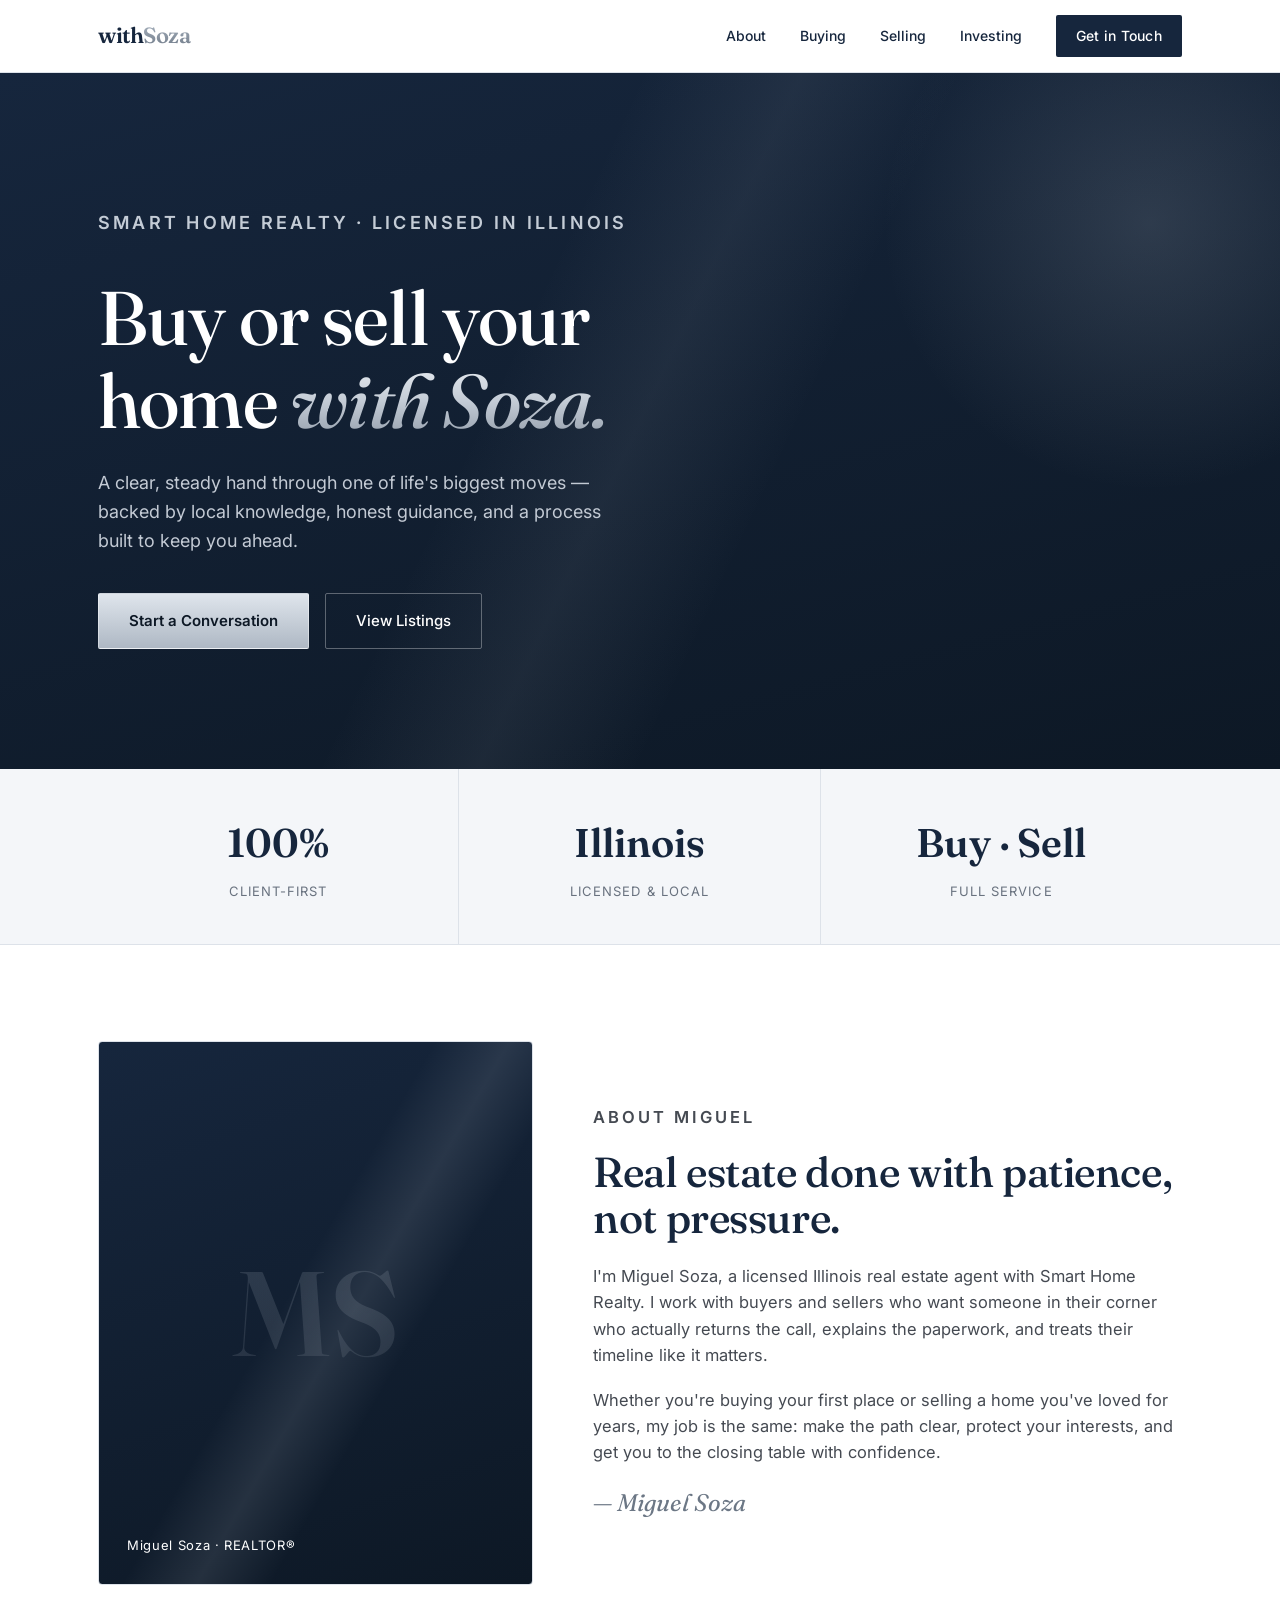
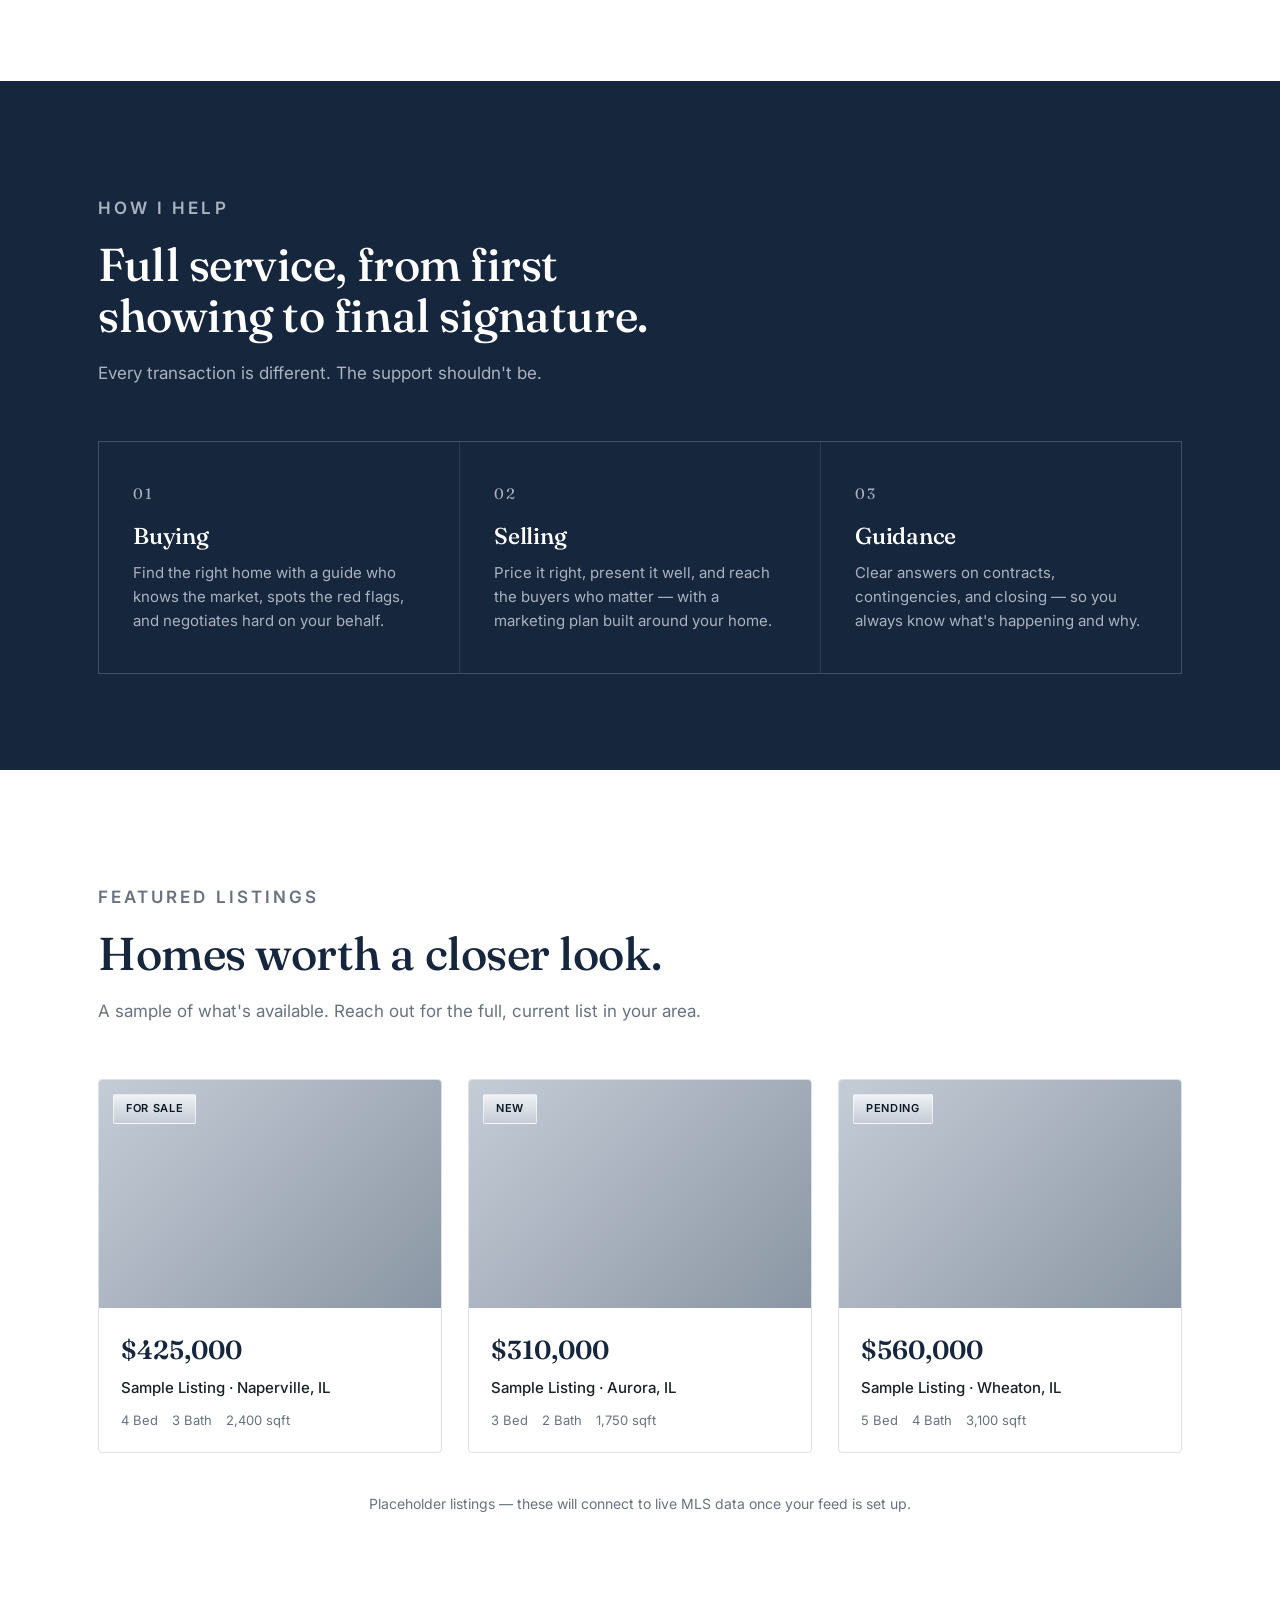
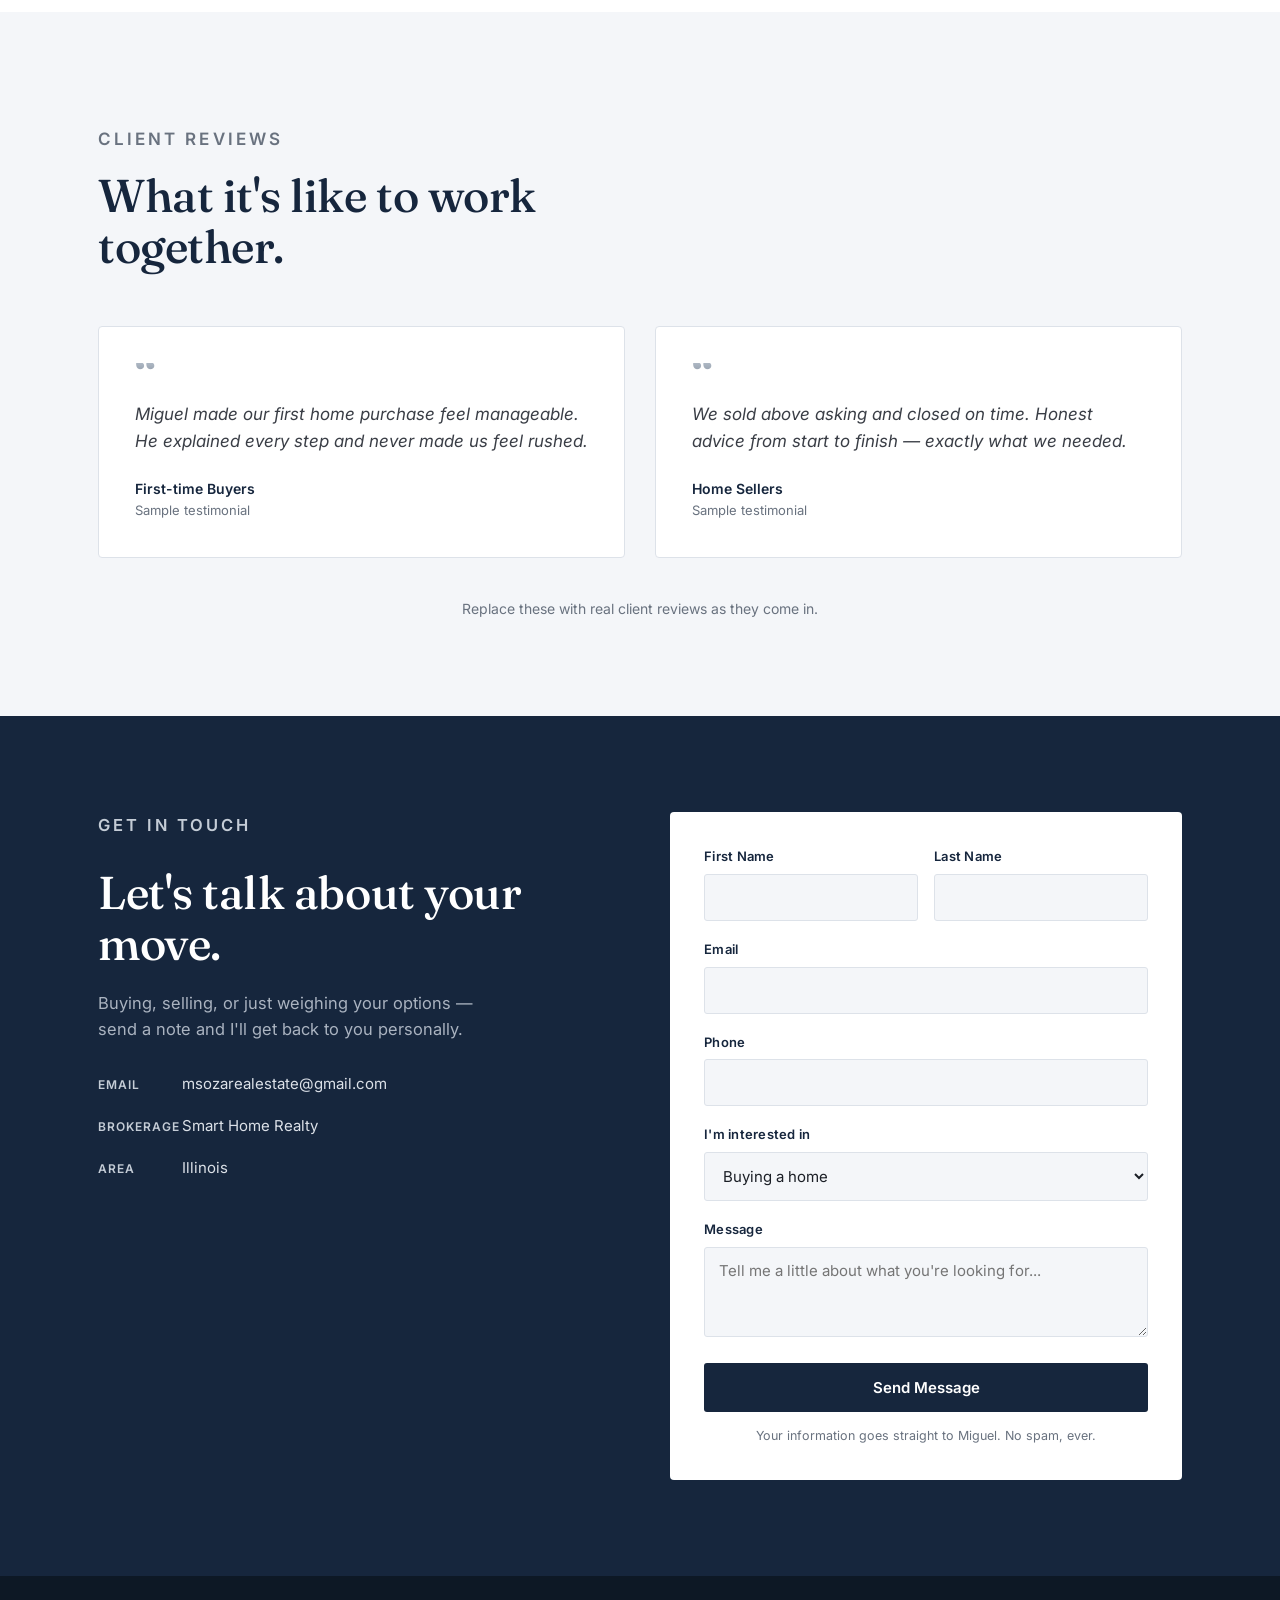
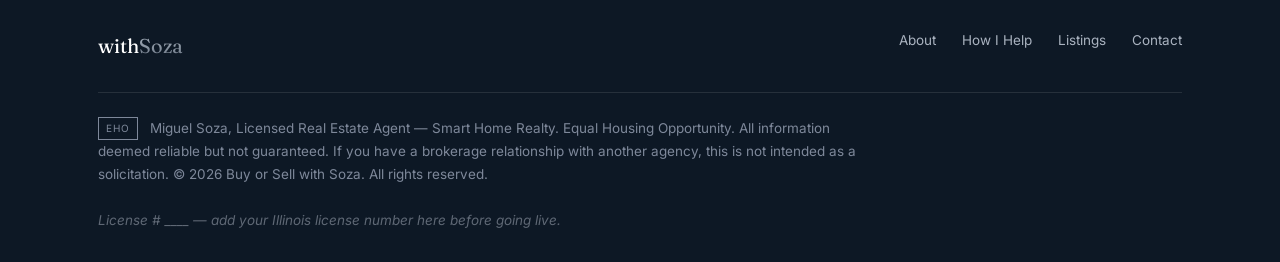
==== index.html @ 7ff1de3d "Add files via upload" ====
<!DOCTYPE html>
<html lang="en">
<head>
<meta charset="UTF-8">
<meta name="viewport" content="width=device-width, initial-scale=1.0">

<!-- Primary SEO -->
<title>Miguel Soza | Real Estate Agent in Illinois — Buy or Sell with Soza</title>
<meta name="description" content="Miguel Soza is a licensed Illinois real estate agent with Smart Home Realty, helping buyers and sellers across the Chicago suburbs with honest, full-service guidance.">
<meta name="keywords" content="Miguel Soza, Illinois real estate agent, Smart Home Realty, buy a home Illinois, sell my home Illinois, realtor Naperville, realtor Aurora, realtor Wheaton">
<meta name="author" content="Miguel Soza">
<meta name="robots" content="index, follow">
<link rel="canonical" href="https://withsoza.com/">

<!-- Open Graph (Facebook, LinkedIn, iMessage) -->
<meta property="og:type" content="website">
<meta property="og:site_name" content="Buy or Sell with Soza">
<meta property="og:title" content="Miguel Soza | Real Estate Agent in Illinois">
<meta property="og:description" content="Buy or sell your home with a trusted local advisor. Licensed Illinois agent with Smart Home Realty.">
<meta property="og:url" content="https://withsoza.com/">
<meta property="og:image" content="https://withsoza.com/og-image.jpg">
<meta property="og:locale" content="en_US">

<!-- Twitter / X card -->
<meta name="twitter:card" content="summary_large_image">
<meta name="twitter:title" content="Miguel Soza | Real Estate Agent in Illinois">
<meta name="twitter:description" content="Buy or sell your home with a trusted local advisor. Licensed Illinois agent with Smart Home Realty.">
<meta name="twitter:image" content="https://withsoza.com/og-image.jpg">

<!-- Structured data: RealEstateAgent -->
<script type="application/ld+json">
{
  "@context": "https://schema.org",
  "@type": "RealEstateAgent",
  "name": "Miguel Soza",
  "description": "Licensed Illinois real estate agent helping buyers and sellers across the Chicago suburbs.",
  "url": "https://withsoza.com/",
  "image": "https://withsoza.com/og-image.jpg",
  "email": "msozarealestate@gmail.com",
  "areaServed": {
    "@type": "State",
    "name": "Illinois"
  },
  "knowsAbout": ["Residential real estate", "Home buying", "Home selling"],
  "memberOf": {
    "@type": "Organization",
    "name": "Smart Home Realty"
  },
  "address": {
    "@type": "PostalAddress",
    "addressRegion": "IL",
    "addressCountry": "US"
  }
}
</script>

<link rel="preconnect" href="https://fonts.googleapis.com">
<link rel="preconnect" href="https://fonts.gstatic.com" crossorigin>
<link href="https://fonts.googleapis.com/css2?family=Fraunces:opsz,wght@9..144,400;9..144,500;9..144,600&family=Inter:wght@400;500;600&display=swap" rel="stylesheet">
<style>
  :root{
    --navy:#16263d;
    --navy-deep:#0d1825;
    --white:#ffffff;
    --paper:#f4f6f9;
    --paper-cool:#e9edf2;
    --chrome:#9aa6b4;
    --chrome-light:#c4ccd6;
    --chrome-dark:#6c7785;
    --ink:#1b1f26;
    --muted:#69727f;
    --line:#dde2e9;
  }
  *{margin:0;padding:0;box-sizing:border-box}
  html{scroll-behavior:smooth}
  body{font-family:'Inter',sans-serif;color:var(--ink);background:var(--white);line-height:1.6;-webkit-font-smoothing:antialiased;}
  h1,h2,h3{font-family:'Fraunces',serif;font-weight:500;line-height:1.1;letter-spacing:-0.01em}
  a{color:inherit;text-decoration:none}
  .wrap{max-width:1140px;margin:0 auto;padding:0 28px}
  .eyebrow{font-size:12px;letter-spacing:0.18em;text-transform:uppercase;color:var(--chrome-dark);font-weight:600;margin-bottom:18px;}
  header{position:sticky;top:0;z-index:50;background:rgba(255,255,255,0.9);backdrop-filter:blur(10px);border-bottom:1px solid var(--line);}
  nav{display:flex;align-items:center;justify-content:space-between;height:72px}
  .brand{font-family:'Fraunces',serif;font-size:22px;font-weight:600;letter-spacing:-0.02em;color:var(--navy)}
  .brand span{background:linear-gradient(180deg,#aeb8c4,#6c7785);-webkit-background-clip:text;background-clip:text;color:transparent;}
  .nav-links{display:flex;gap:34px;align-items:center}
  .nav-links a{font-size:14px;font-weight:500;color:var(--navy);transition:color .2s}
  .nav-links a:hover{color:var(--chrome-dark)}
  .nav-cta{background:var(--navy);color:var(--white)!important;padding:10px 20px;border-radius:2px;font-size:13px;letter-spacing:.02em;}
  .nav-cta:hover{background:var(--navy-deep)}
  .menu-btn{display:none;background:none;border:none;font-size:24px;color:var(--navy);cursor:pointer}
  .hero{background:linear-gradient(165deg,var(--navy) 0%,var(--navy-deep) 100%);color:var(--white);padding:110px 0 120px;position:relative;overflow:hidden;}
  .hero::before{content:"";position:absolute;inset:0;background:linear-gradient(115deg,transparent 40%,rgba(196,204,214,0.08) 50%,transparent 60%);}
  .hero::after{content:"";position:absolute;right:-140px;top:-120px;width:540px;height:540px;background:radial-gradient(circle,rgba(174,184,196,0.18),transparent 70%);}
  .hero>.wrap{position:relative;z-index:1}
  .hero .eyebrow{color:var(--chrome-light)}
  .hero h1{font-size:clamp(42px,6vw,76px);color:var(--white);max-width:14ch}
  .hero h1 em{font-style:italic}
  .hero h1 em.chrome-text{background:linear-gradient(180deg,#f0f3f7 0%,#c4ccd6 50%,#8b96a4 100%);-webkit-background-clip:text;background-clip:text;color:transparent;}
  .hero p{max-width:46ch;margin:26px 0 38px;font-size:18px;color:#c3cad4}
  .hero-actions{display:flex;gap:16px;flex-wrap:wrap}
  .btn-primary{background:linear-gradient(180deg,#dfe5ec,#aeb8c4);color:var(--navy-deep);padding:15px 30px;border-radius:2px;font-weight:600;font-size:15px;transition:filter .2s;border:1px solid rgba(255,255,255,0.4);}
  .btn-primary:hover{filter:brightness(1.06)}
  .btn-ghost{border:1px solid rgba(255,255,255,0.32);color:var(--white);padding:15px 30px;border-radius:2px;font-weight:500;font-size:15px;transition:border-color .2s,background .2s;}
  .btn-ghost:hover{border-color:var(--chrome-light);background:rgba(255,255,255,0.05)}
  .stats{background:var(--paper);border-bottom:1px solid var(--line);}
  .stats-grid{display:grid;grid-template-columns:repeat(3,1fr);}
  .stat{padding:42px 28px;text-align:center;border-right:1px solid var(--line)}
  .stat:last-child{border-right:none}
  .stat .num{font-family:'Fraunces',serif;font-size:40px;color:var(--navy);font-weight:600}
  .stat .lbl{font-size:13px;letter-spacing:.08em;text-transform:uppercase;color:var(--muted);margin-top:6px}
  section.block{padding:96px 0}
  .section-head{max-width:620px;margin-bottom:54px}
  .section-head h2{font-size:clamp(30px,4vw,46px);color:var(--navy)}
  .section-head p{margin-top:18px;color:var(--muted);font-size:17px}
  .about-grid{display:grid;grid-template-columns:0.85fr 1.15fr;gap:60px;align-items:center}
  .about-photo{aspect-ratio:4/5;background:linear-gradient(160deg,var(--navy),var(--navy-deep));border-radius:4px;position:relative;overflow:hidden;display:flex;align-items:flex-end;padding:28px;color:var(--white);border:1px solid var(--line);}
  .about-photo::before{content:"";position:absolute;inset:0;background:linear-gradient(120deg,transparent 45%,rgba(196,204,214,0.12) 55%,transparent 65%);}
  .about-photo .ph{position:absolute;inset:0;display:flex;align-items:center;justify-content:center;font-family:'Fraunces',serif;font-size:120px;font-weight:600;background:linear-gradient(180deg,rgba(196,204,214,0.22),rgba(108,119,133,0.12));-webkit-background-clip:text;background-clip:text;color:transparent;}
  .about-photo .cap{position:relative;font-size:13px;letter-spacing:.05em;z-index:1}
  .about-text h2{font-size:clamp(28px,3.5vw,42px);color:var(--navy);margin-bottom:22px}
  .about-text p{color:#454a52;margin-bottom:18px;font-size:16.5px}
  .about-text .sign{font-family:'Fraunces',serif;font-style:italic;font-size:24px;color:var(--chrome-dark);margin-top:8px}
  .services{background:var(--navy);color:var(--white)}
  .services .section-head h2{color:var(--white)}
  .services .section-head p{color:#aab3c0}
  .svc-grid{display:grid;grid-template-columns:repeat(3,1fr);gap:1px;background:rgba(255,255,255,0.1);border:1px solid rgba(255,255,255,0.1)}
  .svc{background:var(--navy);padding:40px 34px}
  .svc .n{font-family:'Fraunces',serif;font-size:15px;letter-spacing:.1em;background:linear-gradient(180deg,#c4ccd6,#8b96a4);-webkit-background-clip:text;background-clip:text;color:transparent;}
  .svc h3{font-size:23px;margin:18px 0 12px;color:var(--white)}
  .svc p{color:#aab3c0;font-size:15px}
  .listings-grid{display:grid;grid-template-columns:repeat(3,1fr);gap:26px}
  .card{background:var(--white);border:1px solid var(--line);border-radius:4px;overflow:hidden;transition:transform .25s,box-shadow .25s}
  .card:hover{transform:translateY(-4px);box-shadow:0 16px 40px rgba(22,38,61,0.12)}
  .card .img{aspect-ratio:3/2;background:linear-gradient(135deg,#c4ccd6,#8b96a4);position:relative}
  .card .tag{position:absolute;top:14px;left:14px;background:linear-gradient(180deg,#eef1f5,#c4ccd6);color:var(--navy-deep);font-size:11px;font-weight:600;letter-spacing:.06em;text-transform:uppercase;padding:5px 12px;border-radius:2px;border:1px solid rgba(255,255,255,0.6)}
  .card .body{padding:22px}
  .card .price{font-family:'Fraunces',serif;font-size:26px;color:var(--navy);font-weight:600}
  .card .addr{color:var(--ink);font-size:15px;margin-top:4px;font-weight:500}
  .card .meta{color:var(--muted);font-size:13px;margin-top:10px;display:flex;gap:14px}
  .listings-note{text-align:center;margin-top:40px;color:var(--muted);font-size:14px}
  .testimonials{background:var(--paper)}
  .quote-grid{display:grid;grid-template-columns:repeat(2,1fr);gap:30px}
  .quote{background:var(--white);border:1px solid var(--line);border-radius:4px;padding:36px}
  .quote .mark{font-family:'Fraunces',serif;font-size:56px;line-height:0.5;height:24px;background:linear-gradient(180deg,#aeb8c4,#6c7785);-webkit-background-clip:text;background-clip:text;color:transparent;}
  .quote p{font-size:17px;color:#3a3e46;margin:14px 0 22px;font-style:italic}
  .quote .who{font-weight:600;color:var(--navy);font-size:14px}
  .quote .who span{display:block;color:var(--muted);font-weight:400;font-size:13px;font-style:normal}
  .contact{background:var(--navy);color:var(--white)}
  .contact-grid{display:grid;grid-template-columns:1fr 1fr;gap:60px;align-items:start}
  .contact-info .eyebrow{color:var(--chrome-light)}
  .contact-info h2{font-size:clamp(30px,4vw,46px);color:var(--white);margin-bottom:20px}
  .contact-info p{color:#aab3c0;font-size:16.5px;margin-bottom:30px;max-width:40ch}
  .contact-detail{display:flex;gap:14px;margin-bottom:18px;align-items:center;font-size:15px;color:#dce1e8}
  .contact-detail b{color:var(--chrome-light);font-weight:600;width:70px;display:inline-block;font-size:12px;letter-spacing:.08em;text-transform:uppercase}
  form{background:var(--white);border-radius:4px;padding:34px}
  .field{margin-bottom:18px}
  .field label{display:block;font-size:13px;font-weight:600;color:var(--navy);margin-bottom:7px;letter-spacing:.02em}
  .field input,.field select,.field textarea{width:100%;padding:13px 14px;border:1px solid var(--line);border-radius:3px;font-family:inherit;font-size:15px;color:var(--ink);background:var(--paper);transition:border-color .2s;}
  .field input:focus,.field select:focus,.field textarea:focus{outline:none;border-color:var(--chrome-dark)}
  .field textarea{resize:vertical;min-height:90px}
  .row2{display:grid;grid-template-columns:1fr 1fr;gap:16px}
  .submit{width:100%;background:var(--navy);color:var(--white);border:none;padding:15px;border-radius:3px;font-family:inherit;font-size:15px;font-weight:600;cursor:pointer;transition:background .2s}
  .submit:hover{background:var(--navy-deep)}
  .form-note{font-size:12.5px;color:var(--muted);margin-top:14px;text-align:center}
  .form-success{display:none;text-align:center;padding:30px 10px}
  .form-success.show{display:block}
  .form-success h3{color:var(--navy);font-size:24px;margin-bottom:10px}
  .form-success p{color:var(--muted);font-size:15px}
  footer{background:var(--navy-deep);color:#aab3c0;padding:54px 0 30px;font-size:13.5px}
  .foot-top{display:flex;justify-content:space-between;flex-wrap:wrap;gap:30px;padding-bottom:30px;border-bottom:1px solid rgba(255,255,255,0.1)}
  .foot-brand{font-family:'Fraunces',serif;font-size:20px;color:var(--white)}
  .foot-brand span{background:linear-gradient(180deg,#aeb8c4,#6c7785);-webkit-background-clip:text;background-clip:text;color:transparent;}
  .foot-links{display:flex;gap:26px}
  .foot-links a:hover{color:var(--chrome-light)}
  .foot-legal{padding-top:24px;color:#7e889a;line-height:1.7;max-width:760px}
  .foot-legal .eh{display:inline-block;border:1px solid #7e889a;padding:2px 7px;font-size:10px;letter-spacing:.1em;margin-right:8px;vertical-align:middle}
  @media(max-width:880px){
    .nav-links{display:none}
    .menu-btn{display:block}
    .about-grid,.contact-grid{grid-template-columns:1fr;gap:40px}
    .svc-grid,.listings-grid,.quote-grid,.stats-grid{grid-template-columns:1fr}
    .stat{border-right:none;border-bottom:1px solid var(--line)}
    .row2{grid-template-columns:1fr}
    section.block{padding:64px 0}
  }
</style>
</head>
<body>
<header>
  <div class="wrap">
    <nav>
      <a href="#top" class="brand">with<span>Soza</span></a>
      <div class="nav-links">
        <a href="#about">About</a>
        <a href="pages/buyers.html">Buying</a>
        <a href="pages/sellers.html">Selling</a>
        <a href="pages/investors.html">Investing</a>
        <a href="#contact" class="nav-cta">Get in Touch</a>
      </div>
      <button class="menu-btn" onclick="document.querySelector('.nav-links').style.display='flex';this.style.display='none'">&#9776;</button>
    </nav>
  </div>
</header>
<a id="top"></a>
<section class="hero">
  <div class="wrap">
    <p class="eyebrow">Smart Home Realty &middot; Licensed in Illinois</p>
    <h1>Buy or sell your home <em class="chrome-text">with Soza.</em></h1>
    <p>A clear, steady hand through one of life's biggest moves &mdash; backed by local knowledge, honest guidance, and a process built to keep you ahead.</p>
    <div class="hero-actions">
      <a href="#contact" class="btn-primary">Start a Conversation</a>
      <a href="#listings" class="btn-ghost">View Listings</a>
    </div>
  </div>
</section>
<section class="stats">
  <div class="wrap">
    <div class="stats-grid">
      <div class="stat"><div class="num">100%</div><div class="lbl">Client-First</div></div>
      <div class="stat"><div class="num">Illinois</div><div class="lbl">Licensed &amp; Local</div></div>
      <div class="stat"><div class="num">Buy &middot; Sell</div><div class="lbl">Full Service</div></div>
    </div>
  </div>
</section>
<section class="block" id="about">
  <div class="wrap">
    <div class="about-grid">
      <div class="about-photo">
        <div class="ph">MS</div>
        <div class="cap">Miguel Soza &middot; REALTOR&reg;</div>
      </div>
      <div class="about-text">
        <p class="eyebrow">About Miguel</p>
        <h2>Real estate done with patience, not pressure.</h2>
        <p>I'm Miguel Soza, a licensed Illinois real estate agent with Smart Home Realty. I work with buyers and sellers who want someone in their corner who actually returns the call, explains the paperwork, and treats their timeline like it matters.</p>
        <p>Whether you're buying your first place or selling a home you've loved for years, my job is the same: make the path clear, protect your interests, and get you to the closing table with confidence.</p>
        <div class="sign">&mdash; Miguel Soza</div>
      </div>
    </div>
  </div>
</section>
<section class="block services" id="services">
  <div class="wrap">
    <div class="section-head">
      <p class="eyebrow">How I Help</p>
      <h2>Full service, from first showing to final signature.</h2>
      <p>Every transaction is different. The support shouldn't be.</p>
    </div>
    <div class="svc-grid">
      <div class="svc"><div class="n">01</div><h3>Buying</h3><p>Find the right home with a guide who knows the market, spots the red flags, and negotiates hard on your behalf.</p></div>
      <div class="svc"><div class="n">02</div><h3>Selling</h3><p>Price it right, present it well, and reach the buyers who matter &mdash; with a marketing plan built around your home.</p></div>
      <div class="svc"><div class="n">03</div><h3>Guidance</h3><p>Clear answers on contracts, contingencies, and closing &mdash; so you always know what's happening and why.</p></div>
    </div>
  </div>
</section>
<section class="block" id="listings">
  <div class="wrap">
    <div class="section-head">
      <p class="eyebrow">Featured Listings</p>
      <h2>Homes worth a closer look.</h2>
      <p>A sample of what's available. Reach out for the full, current list in your area.</p>
    </div>
    <div class="listings-grid">
      <div class="card"><div class="img"><span class="tag">For Sale</span></div><div class="body"><div class="price">$425,000</div><div class="addr">Sample Listing &middot; Naperville, IL</div><div class="meta"><span>4 Bed</span><span>3 Bath</span><span>2,400 sqft</span></div></div></div>
      <div class="card"><div class="img"><span class="tag">New</span></div><div class="body"><div class="price">$310,000</div><div class="addr">Sample Listing &middot; Aurora, IL</div><div class="meta"><span>3 Bed</span><span>2 Bath</span><span>1,750 sqft</span></div></div></div>
      <div class="card"><div class="img"><span class="tag">Pending</span></div><div class="body"><div class="price">$560,000</div><div class="addr">Sample Listing &middot; Wheaton, IL</div><div class="meta"><span>5 Bed</span><span>4 Bath</span><span>3,100 sqft</span></div></div></div>
    </div>
    <p class="listings-note">Placeholder listings &mdash; these will connect to live MLS data once your feed is set up.</p>
  </div>
</section>
<section class="block testimonials" id="testimonials">
  <div class="wrap">
    <div class="section-head">
      <p class="eyebrow">Client Reviews</p>
      <h2>What it's like to work together.</h2>
    </div>
    <div class="quote-grid">
      <div class="quote"><div class="mark">&ldquo;</div><p>Miguel made our first home purchase feel manageable. He explained every step and never made us feel rushed.</p><div class="who">First-time Buyers<span>Sample testimonial</span></div></div>
      <div class="quote"><div class="mark">&ldquo;</div><p>We sold above asking and closed on time. Honest advice from start to finish &mdash; exactly what we needed.</p><div class="who">Home Sellers<span>Sample testimonial</span></div></div>
    </div>
    <p class="listings-note">Replace these with real client reviews as they come in.</p>
  </div>
</section>
<section class="block contact" id="contact">
  <div class="wrap">
    <div class="contact-grid">
      <div class="contact-info">
        <p class="eyebrow">Get in Touch</p>
        <h2>Let's talk about your move.</h2>
        <p>Buying, selling, or just weighing your options &mdash; send a note and I'll get back to you personally.</p>
        <div class="contact-detail"><b>Email</b> msozarealestate@gmail.com</div>
        <div class="contact-detail"><b>Brokerage</b> Smart Home Realty</div>
        <div class="contact-detail"><b>Area</b> Illinois</div>
      </div>
      <div>
        <form id="leadForm" onsubmit="handleSubmit(event)">
          <div class="row2">
            <div class="field"><label for="fn">First Name</label><input id="fn" name="firstName" required></div>
            <div class="field"><label for="ln">Last Name</label><input id="ln" name="lastName" required></div>
          </div>
          <div class="field"><label for="em">Email</label><input id="em" type="email" name="email" required></div>
          <div class="field"><label for="ph">Phone</label><input id="ph" type="tel" name="phone"></div>
          <div class="field"><label for="int">I'm interested in</label>
            <select id="int" name="interest">
              <option>Buying a home</option>
              <option>Selling a home</option>
              <option>Both buying and selling</option>
              <option>Just exploring</option>
            </select>
          </div>
          <div class="field"><label for="msg">Message</label><textarea id="msg" name="message" placeholder="Tell me a little about what you're looking for..."></textarea></div>
          <button type="submit" class="submit">Send Message</button>
          <p class="form-note">Your information goes straight to Miguel. No spam, ever.</p>
        </form>
        <div class="form-success" id="success">
          <h3>Thank you &mdash; message sent.</h3>
          <p>Miguel will reach out to you personally, usually within one business day.</p>
        </div>
      </div>
    </div>
  </div>
</section>
<footer>
  <div class="wrap">
    <div class="foot-top">
      <div class="foot-brand">with<span>Soza</span></div>
      <div class="foot-links">
        <a href="#about">About</a>
        <a href="#services">How I Help</a>
        <a href="#listings">Listings</a>
        <a href="#contact">Contact</a>
      </div>
    </div>
    <div class="foot-legal">
      <span class="eh">EHO</span>
      Miguel Soza, Licensed Real Estate Agent &mdash; Smart Home Realty. Equal Housing Opportunity.
      All information deemed reliable but not guaranteed. If you have a brokerage relationship with another agency, this is not intended as a solicitation.
      &copy; <span id="yr"></span> Buy or Sell with Soza. All rights reserved.
      <br><br>
      <em style="color:#5f6875">License # ____ &mdash; add your Illinois license number here before going live.</em>
    </div>
  </div>
</footer>
<script>
  document.getElementById('yr').textContent = new Date().getFullYear();
  function handleSubmit(e){
    e.preventDefault();
    var form = document.getElementById('leadForm');
    var data = Object.fromEntries(new FormData(form).entries());
    console.log('Lead captured (ready to send to FUB):', data);
    form.style.display='none';
    document.getElementById('success').classList.add('show');
  }
</script>
</body>
</html>
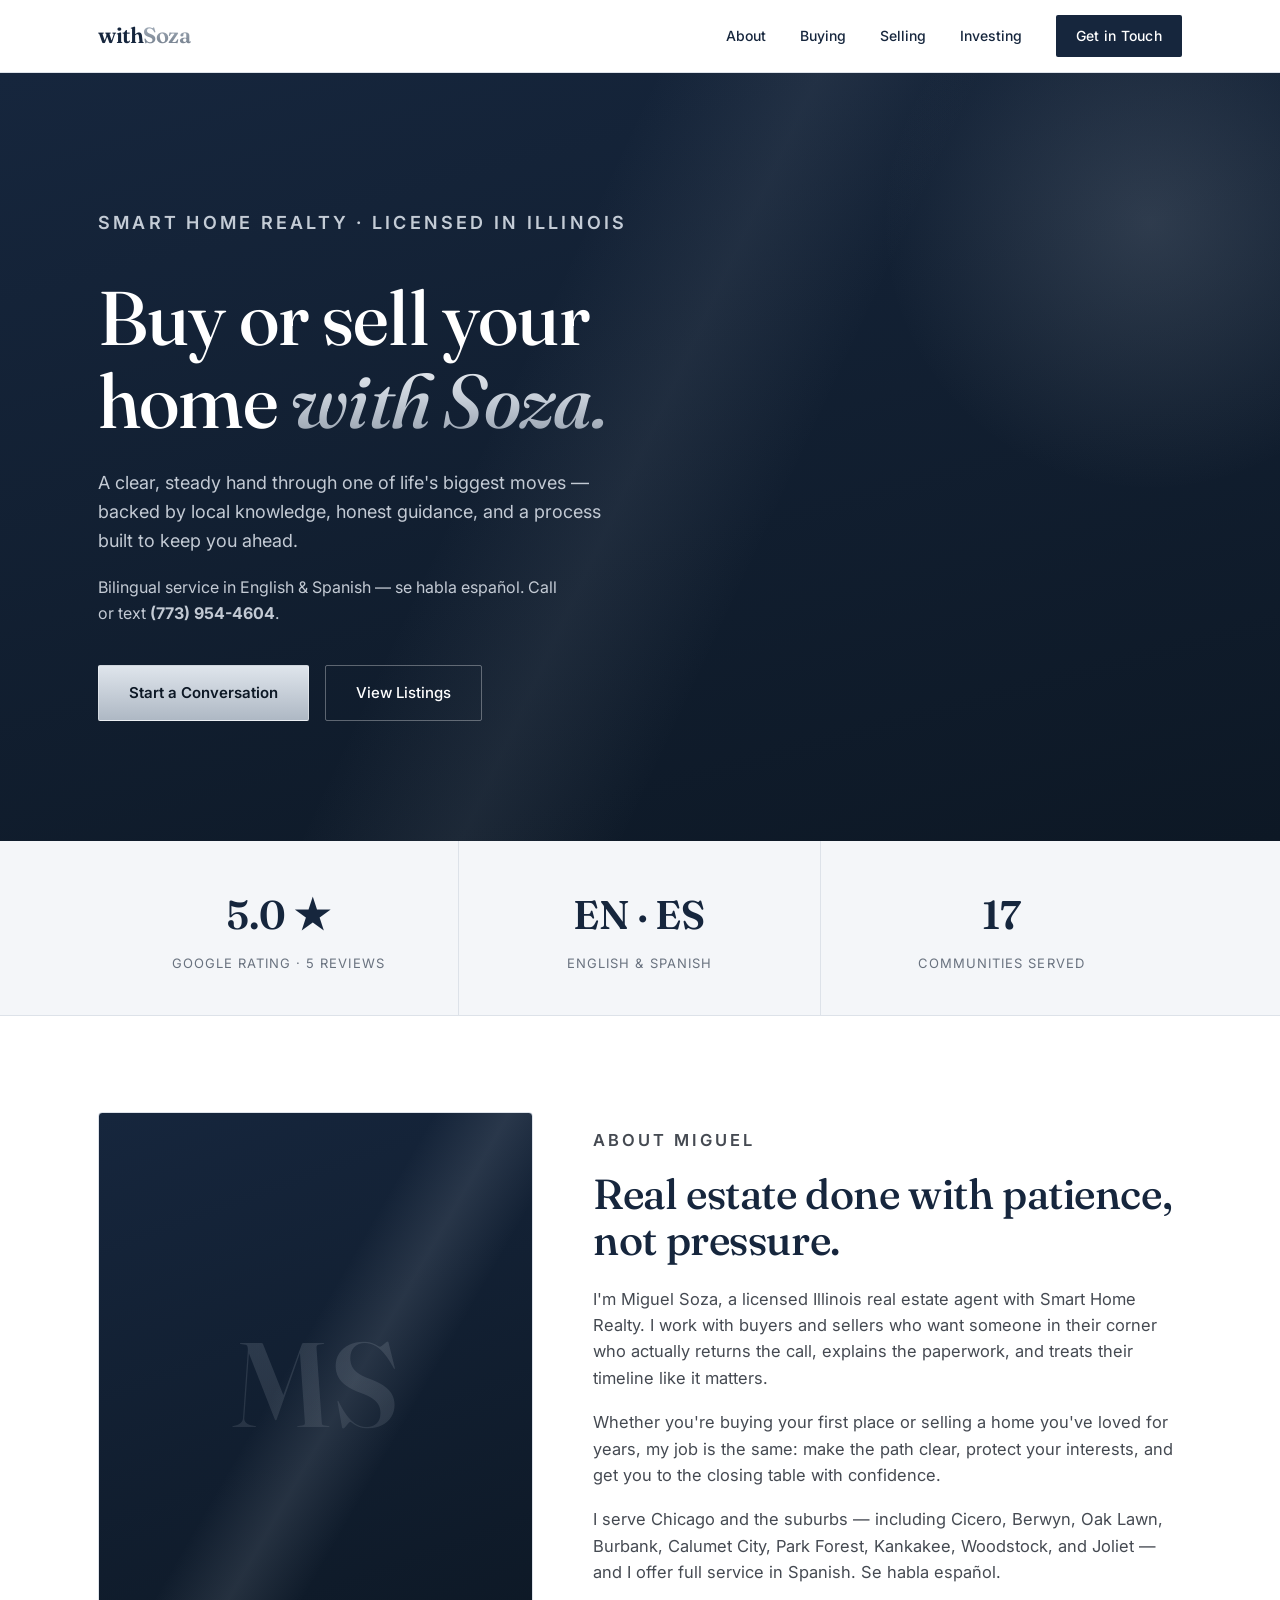
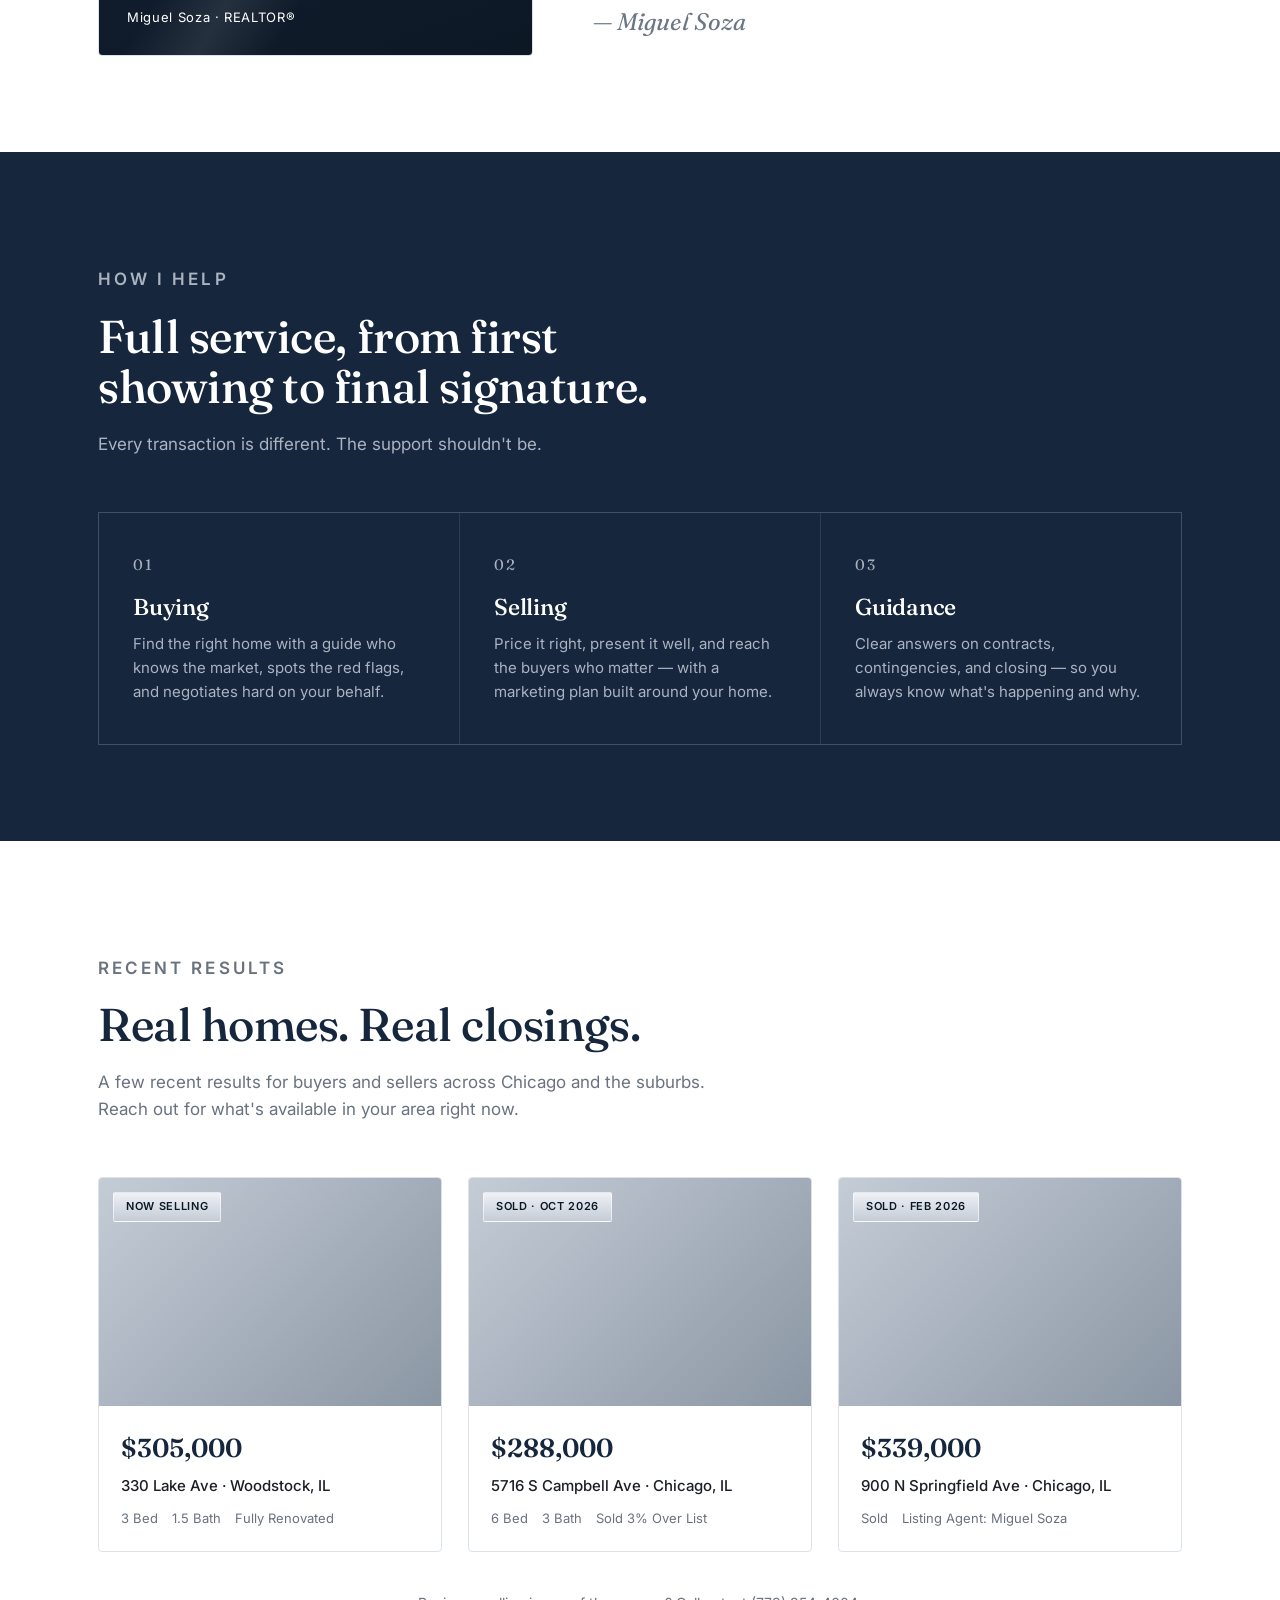
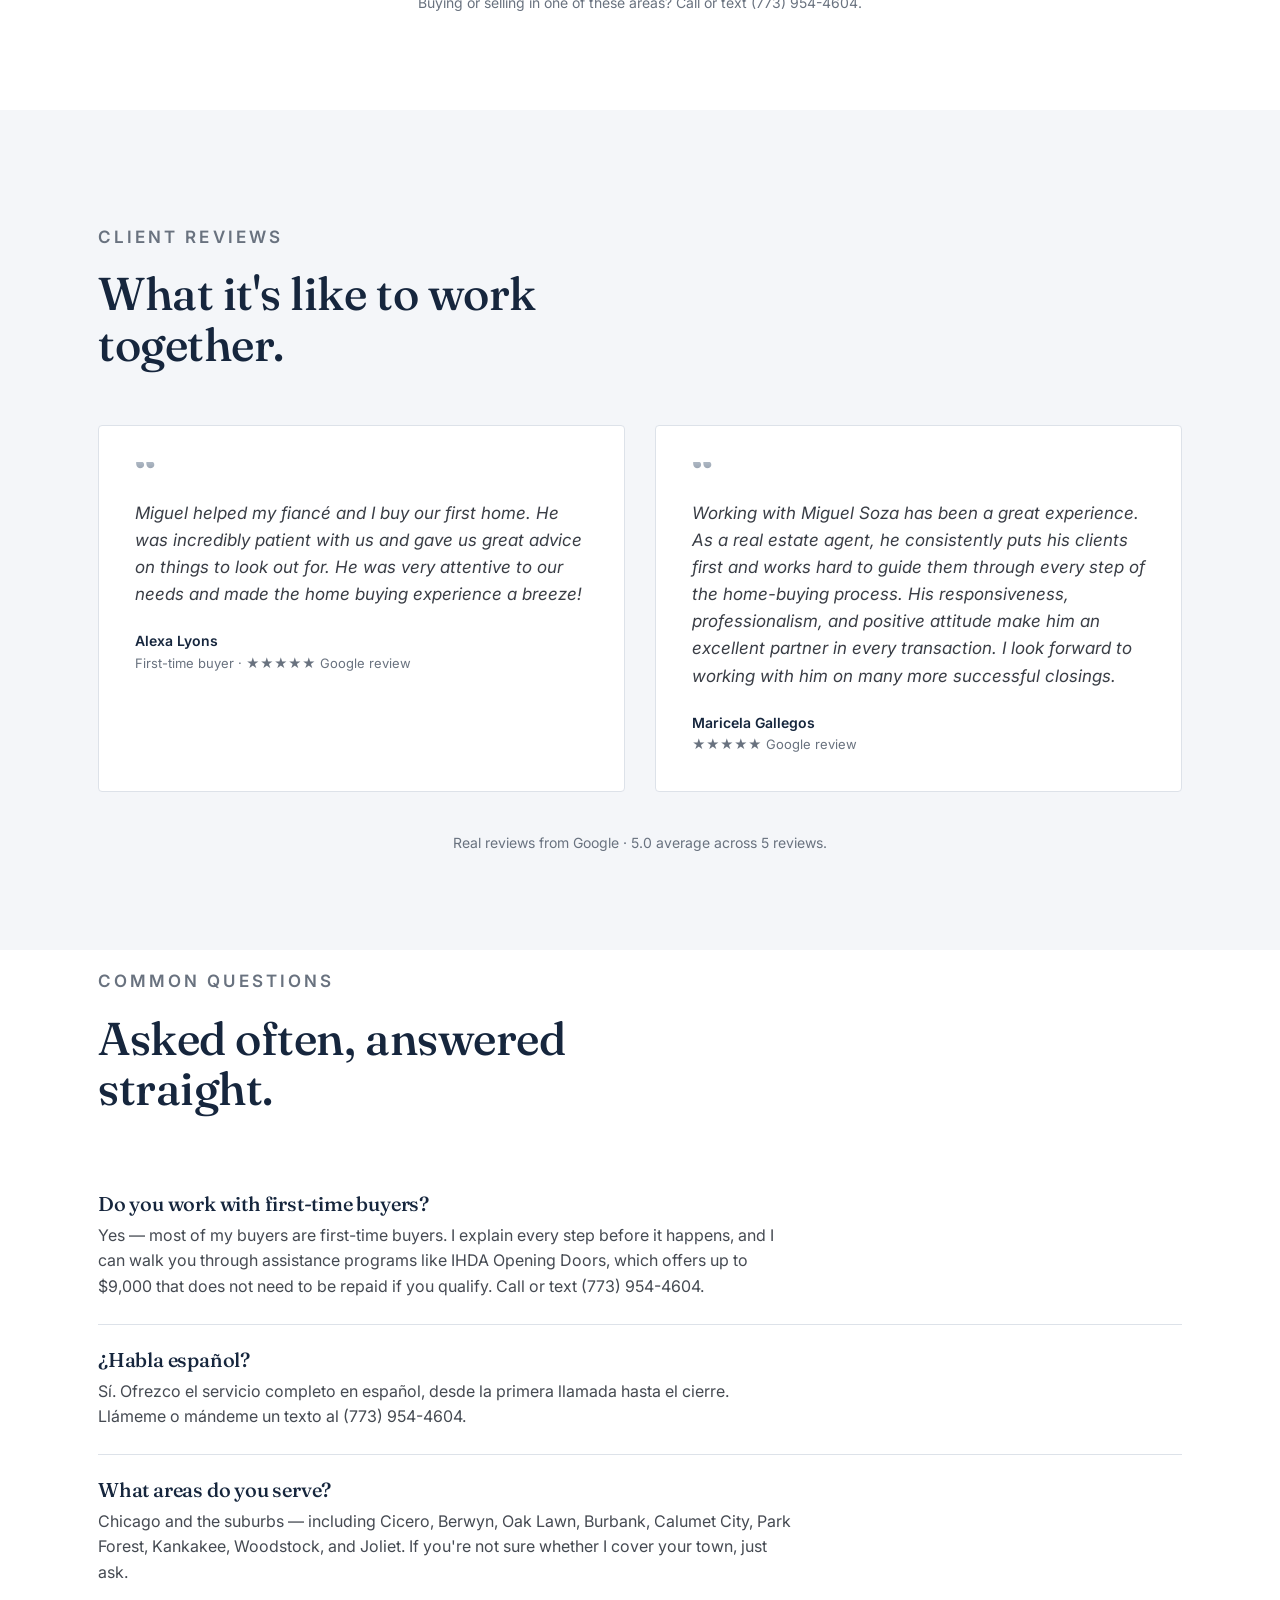
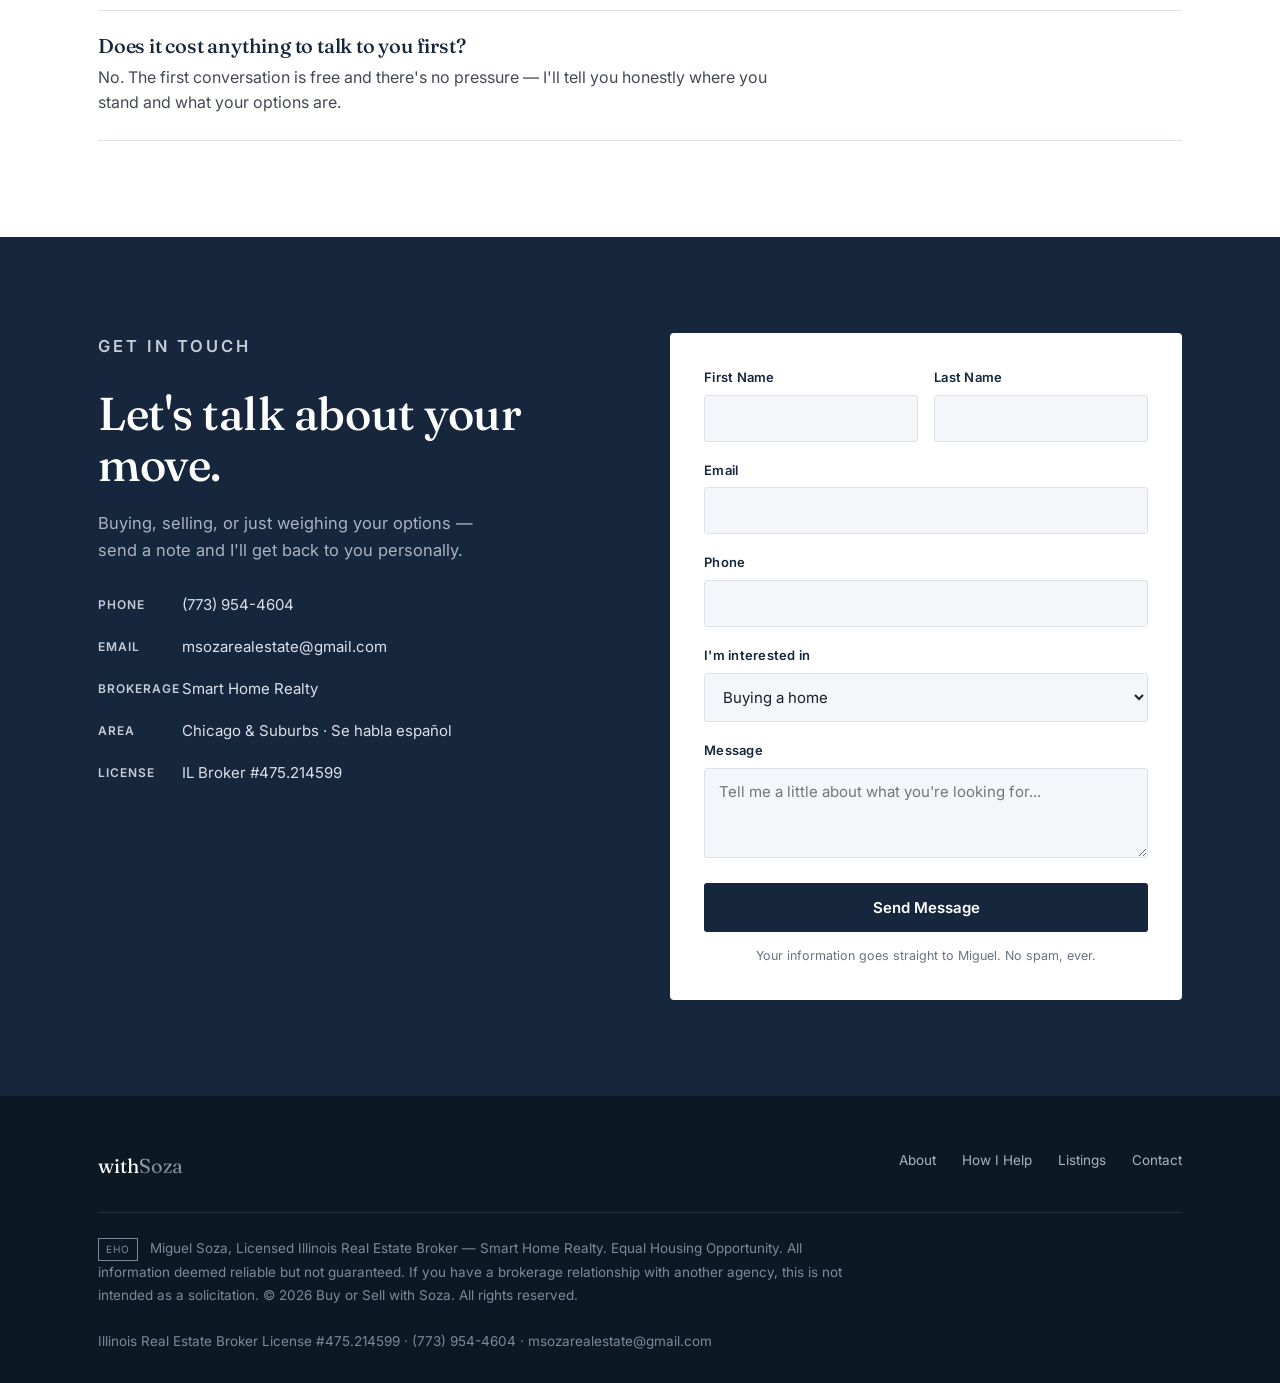
==== commit f9bb7800: "Replace sample content with real reviews, results, service areas, FAQ and schema" ====
--- a/index.html
+++ b/index.html
@@ -1,3 +1,4 @@
+
 <!DOCTYPE html>
 <html lang="en">
 <head>
@@ -6,8 +7,8 @@
 
 <!-- Primary SEO -->
 <title>Miguel Soza | Real Estate Agent in Illinois — Buy or Sell with Soza</title>
-<meta name="description" content="Miguel Soza is a licensed Illinois real estate agent with Smart Home Realty, helping buyers and sellers across the Chicago suburbs with honest, full-service guidance.">
-<meta name="keywords" content="Miguel Soza, Illinois real estate agent, Smart Home Realty, buy a home Illinois, sell my home Illinois, realtor Naperville, realtor Aurora, realtor Wheaton">
+<meta name="description" content="Miguel Soza is a licensed Illinois real estate broker with Smart Home Realty, helping buyers and sellers across Chicago and the suburbs. Bilingual service in English and Spanish (se habla español). First-time buyers, IHDA down payment assistance, honest pricing advice. Call or text (773) 954-4604.">
+<meta name="keywords" content="Miguel Soza, Illinois real estate broker, Smart Home Realty, Chicago real estate agent, realtor Cicero IL, realtor Kankakee, buy a home Chicago, sell my home Chicago, agente de bienes raíces Chicago, realtor que habla español, first-time home buyer Illinois, IHDA down payment assistance">
 <meta name="author" content="Miguel Soza">
 <meta name="robots" content="index, follow">
 <link rel="canonical" href="https://withsoza.com/">
@@ -33,15 +34,15 @@
   "@context": "https://schema.org",
   "@type": "RealEstateAgent",
   "name": "Miguel Soza",
-  "description": "Licensed Illinois real estate agent helping buyers and sellers across the Chicago suburbs.",
+  "description": "Licensed Illinois real estate broker with Smart Home Realty helping buyers and sellers across Chicago and the suburbs. Bilingual service in English and Spanish (se habla español).",
   "url": "https://withsoza.com/",
   "image": "https://withsoza.com/og-image.jpg",
   "email": "msozarealestate@gmail.com",
-  "areaServed": {
-    "@type": "State",
-    "name": "Illinois"
-  },
-  "knowsAbout": ["Residential real estate", "Home buying", "Home selling"],
+  "telephone": "+1-773-954-4604",
+  "identifier": "IL Real Estate Broker License #475.214599",
+  "knowsLanguage": ["English", "Spanish"],
+  "areaServed": ["Chicago", "Cicero", "Berwyn", "Stickney", "Summit", "Oak Lawn", "Burbank", "Bridgeview", "Calumet City", "Park Forest", "Monee", "Kankakee", "Bourbonnais", "Bradley", "Bensenville", "Woodstock", "Joliet"],
+  "knowsAbout": ["Residential real estate", "Home buying", "Home selling", "First-time home buyers", "IHDA down payment assistance", "Investment properties"],
   "memberOf": {
     "@type": "Organization",
     "name": "Smart Home Realty"
@@ -51,6 +52,34 @@
     "addressRegion": "IL",
     "addressCountry": "US"
   }
+}
+</script>
+<script type="application/ld+json">
+{
+  "@context": "https://schema.org",
+  "@type": "FAQPage",
+  "mainEntity": [
+    {
+      "@type": "Question",
+      "name": "Do you work with first-time buyers?",
+      "acceptedAnswer": {"@type": "Answer", "text": "Yes — most of my buyers are first-time buyers. I explain every step before it happens, and I can walk you through assistance programs like IHDA Opening Doors, which offers up to $9,000 that does not need to be repaid if you qualify. Call or text (773) 954-4604."}
+    },
+    {
+      "@type": "Question",
+      "name": "¿Habla español?",
+      "acceptedAnswer": {"@type": "Answer", "text": "Sí. Ofrezco el servicio completo en español, desde la primera llamada hasta el cierre. Llámeme o mándeme un texto al (773) 954-4604."}
+    },
+    {
+      "@type": "Question",
+      "name": "What areas do you serve?",
+      "acceptedAnswer": {"@type": "Answer", "text": "Chicago and the suburbs — including Cicero, Berwyn, Oak Lawn, Burbank, Calumet City, Park Forest, Kankakee, Woodstock, and Joliet. If you're not sure whether I cover your town, just ask."}
+    },
+    {
+      "@type": "Question",
+      "name": "Does it cost anything to talk to you first?",
+      "acceptedAnswer": {"@type": "Answer", "text": "No. The first conversation is free and there's no pressure — I'll tell you honestly where you stand and what your options are."}
+    }
+  ]
 }
 </script>
 
@@ -138,6 +167,10 @@
   .card .addr{color:var(--ink);font-size:15px;margin-top:4px;font-weight:500}
   .card .meta{color:var(--muted);font-size:13px;margin-top:10px;display:flex;gap:14px}
   .listings-note{text-align:center;margin-top:40px;color:var(--muted);font-size:14px}
+  .faq-item{border-bottom:1px solid var(--line);padding:24px 0}
+  .faq-item:first-of-type{border-top:1px solid var(--line)}
+  .faq-item h3{font-size:20px;color:var(--navy);margin-bottom:8px}
+  .faq-item p{color:#454a52;font-size:16px;max-width:70ch}
   .testimonials{background:var(--paper)}
   .quote-grid{display:grid;grid-template-columns:repeat(2,1fr);gap:30px}
   .quote{background:var(--white);border:1px solid var(--line);border-radius:4px;padding:36px}
@@ -207,6 +240,7 @@
     <p class="eyebrow">Smart Home Realty &middot; Licensed in Illinois</p>
     <h1>Buy or sell your home <em class="chrome-text">with Soza.</em></h1>
     <p>A clear, steady hand through one of life's biggest moves &mdash; backed by local knowledge, honest guidance, and a process built to keep you ahead.</p>
+    <p style="margin-top:-18px;font-size:16px;">Bilingual service in English &amp; Spanish &mdash; se habla espa&ntilde;ol. Call or text <strong>(773) 954-4604</strong>.</p>
     <div class="hero-actions">
       <a href="#contact" class="btn-primary">Start a Conversation</a>
       <a href="#listings" class="btn-ghost">View Listings</a>
@@ -216,9 +250,9 @@
 <section class="stats">
   <div class="wrap">
     <div class="stats-grid">
-      <div class="stat"><div class="num">100%</div><div class="lbl">Client-First</div></div>
-      <div class="stat"><div class="num">Illinois</div><div class="lbl">Licensed &amp; Local</div></div>
-      <div class="stat"><div class="num">Buy &middot; Sell</div><div class="lbl">Full Service</div></div>
+      <div class="stat"><div class="num">5.0 &#9733;</div><div class="lbl">Google Rating &middot; 5 Reviews</div></div>
+      <div class="stat"><div class="num">EN &middot; ES</div><div class="lbl">English &amp; Spanish</div></div>
+      <div class="stat"><div class="num">17</div><div class="lbl">Communities Served</div></div>
     </div>
   </div>
 </section>
@@ -234,6 +268,7 @@
         <h2>Real estate done with patience, not pressure.</h2>
         <p>I'm Miguel Soza, a licensed Illinois real estate agent with Smart Home Realty. I work with buyers and sellers who want someone in their corner who actually returns the call, explains the paperwork, and treats their timeline like it matters.</p>
         <p>Whether you're buying your first place or selling a home you've loved for years, my job is the same: make the path clear, protect your interests, and get you to the closing table with confidence.</p>
+        <p>I serve Chicago and the suburbs &mdash; including Cicero, Berwyn, Oak Lawn, Burbank, Calumet City, Park Forest, Kankakee, Woodstock, and Joliet &mdash; and I offer full service in Spanish. Se habla espa&ntilde;ol.</p>
         <div class="sign">&mdash; Miguel Soza</div>
       </div>
     </div>
@@ -256,16 +291,16 @@
 <section class="block" id="listings">
   <div class="wrap">
     <div class="section-head">
-      <p class="eyebrow">Featured Listings</p>
-      <h2>Homes worth a closer look.</h2>
-      <p>A sample of what's available. Reach out for the full, current list in your area.</p>
+      <p class="eyebrow">Recent Results</p>
+      <h2>Real homes. Real closings.</h2>
+      <p>A few recent results for buyers and sellers across Chicago and the suburbs. Reach out for what's available in your area right now.</p>
     </div>
     <div class="listings-grid">
-      <div class="card"><div class="img"><span class="tag">For Sale</span></div><div class="body"><div class="price">$425,000</div><div class="addr">Sample Listing &middot; Naperville, IL</div><div class="meta"><span>4 Bed</span><span>3 Bath</span><span>2,400 sqft</span></div></div></div>
-      <div class="card"><div class="img"><span class="tag">New</span></div><div class="body"><div class="price">$310,000</div><div class="addr">Sample Listing &middot; Aurora, IL</div><div class="meta"><span>3 Bed</span><span>2 Bath</span><span>1,750 sqft</span></div></div></div>
-      <div class="card"><div class="img"><span class="tag">Pending</span></div><div class="body"><div class="price">$560,000</div><div class="addr">Sample Listing &middot; Wheaton, IL</div><div class="meta"><span>5 Bed</span><span>4 Bath</span><span>3,100 sqft</span></div></div></div>
-    </div>
-    <p class="listings-note">Placeholder listings &mdash; these will connect to live MLS data once your feed is set up.</p>
+      <div class="card"><div class="img"><span class="tag">Now Selling</span></div><div class="body"><div class="price">$305,000</div><div class="addr">330 Lake Ave &middot; Woodstock, IL</div><div class="meta"><span>3 Bed</span><span>1.5 Bath</span><span>Fully Renovated</span></div></div></div>
+      <div class="card"><div class="img"><span class="tag">Sold &middot; Oct 2026</span></div><div class="body"><div class="price">$288,000</div><div class="addr">5716 S Campbell Ave &middot; Chicago, IL</div><div class="meta"><span>6 Bed</span><span>3 Bath</span><span>Sold 3% Over List</span></div></div></div>
+      <div class="card"><div class="img"><span class="tag">Sold &middot; Feb 2026</span></div><div class="body"><div class="price">$339,000</div><div class="addr">900 N Springfield Ave &middot; Chicago, IL</div><div class="meta"><span>Sold</span><span>Listing Agent: Miguel Soza</span></div></div></div>
+    </div>
+    <p class="listings-note">Buying or selling in one of these areas? Call or text (773) 954-4604.</p>
   </div>
 </section>
 <section class="block testimonials" id="testimonials">
@@ -275,10 +310,22 @@
       <h2>What it's like to work together.</h2>
     </div>
     <div class="quote-grid">
-      <div class="quote"><div class="mark">&ldquo;</div><p>Miguel made our first home purchase feel manageable. He explained every step and never made us feel rushed.</p><div class="who">First-time Buyers<span>Sample testimonial</span></div></div>
-      <div class="quote"><div class="mark">&ldquo;</div><p>We sold above asking and closed on time. Honest advice from start to finish &mdash; exactly what we needed.</p><div class="who">Home Sellers<span>Sample testimonial</span></div></div>
-    </div>
-    <p class="listings-note">Replace these with real client reviews as they come in.</p>
+      <div class="quote"><div class="mark">&ldquo;</div><p>Miguel helped my fianc&eacute; and I buy our first home. He was incredibly patient with us and gave us great advice on things to look out for. He was very attentive to our needs and made the home buying experience a breeze!</p><div class="who">Alexa Lyons<span>First-time buyer &middot; &#9733;&#9733;&#9733;&#9733;&#9733; Google review</span></div></div>
+      <div class="quote"><div class="mark">&ldquo;</div><p>Working with Miguel Soza has been a great experience. As a real estate agent, he consistently puts his clients first and works hard to guide them through every step of the home-buying process. His responsiveness, professionalism, and positive attitude make him an excellent partner in every transaction. I look forward to working with him on many more successful closings.</p><div class="who">Maricela Gallegos<span>&#9733;&#9733;&#9733;&#9733;&#9733; Google review</span></div></div>
+    </div>
+    <p class="listings-note">Real reviews from Google &middot; 5.0 average across 5 reviews.</p>
+  </div>
+</section>
+<section class="block" id="faq" style="padding-top:0">
+  <div class="wrap">
+    <div class="section-head">
+      <p class="eyebrow">Common Questions</p>
+      <h2>Asked often, answered straight.</h2>
+    </div>
+    <div class="faq-item"><h3>Do you work with first-time buyers?</h3><p>Yes &mdash; most of my buyers are first-time buyers. I explain every step before it happens, and I can walk you through assistance programs like IHDA Opening Doors, which offers up to $9,000 that does not need to be repaid if you qualify. Call or text (773) 954-4604.</p></div>
+    <div class="faq-item"><h3>&iquest;Habla espa&ntilde;ol?</h3><p>S&iacute;. Ofrezco el servicio completo en espa&ntilde;ol, desde la primera llamada hasta el cierre. Ll&aacute;meme o m&aacute;ndeme un texto al (773) 954-4604.</p></div>
+    <div class="faq-item"><h3>What areas do you serve?</h3><p>Chicago and the suburbs &mdash; including Cicero, Berwyn, Oak Lawn, Burbank, Calumet City, Park Forest, Kankakee, Woodstock, and Joliet. If you're not sure whether I cover your town, just ask.</p></div>
+    <div class="faq-item"><h3>Does it cost anything to talk to you first?</h3><p>No. The first conversation is free and there's no pressure &mdash; I'll tell you honestly where you stand and what your options are.</p></div>
   </div>
 </section>
 <section class="block contact" id="contact">
@@ -288,9 +335,11 @@
         <p class="eyebrow">Get in Touch</p>
         <h2>Let's talk about your move.</h2>
         <p>Buying, selling, or just weighing your options &mdash; send a note and I'll get back to you personally.</p>
+        <div class="contact-detail"><b>Phone</b> (773) 954-4604</div>
         <div class="contact-detail"><b>Email</b> msozarealestate@gmail.com</div>
         <div class="contact-detail"><b>Brokerage</b> Smart Home Realty</div>
-        <div class="contact-detail"><b>Area</b> Illinois</div>
+        <div class="contact-detail"><b>Area</b> Chicago &amp; Suburbs &middot; Se habla espa&ntilde;ol</div>
+        <div class="contact-detail"><b>License</b> IL Broker #475.214599</div>
       </div>
       <div>
         <form id="leadForm" onsubmit="handleSubmit(event)">
@@ -333,11 +382,11 @@
     </div>
     <div class="foot-legal">
       <span class="eh">EHO</span>
-      Miguel Soza, Licensed Real Estate Agent &mdash; Smart Home Realty. Equal Housing Opportunity.
+      Miguel Soza, Licensed Illinois Real Estate Broker &mdash; Smart Home Realty. Equal Housing Opportunity.
       All information deemed reliable but not guaranteed. If you have a brokerage relationship with another agency, this is not intended as a solicitation.
       &copy; <span id="yr"></span> Buy or Sell with Soza. All rights reserved.
       <br><br>
-      <em style="color:#5f6875">License # ____ &mdash; add your Illinois license number here before going live.</em>
+      Illinois Real Estate Broker License #475.214599 &middot; (773) 954-4604 &middot; msozarealestate@gmail.com
     </div>
   </div>
 </footer>
